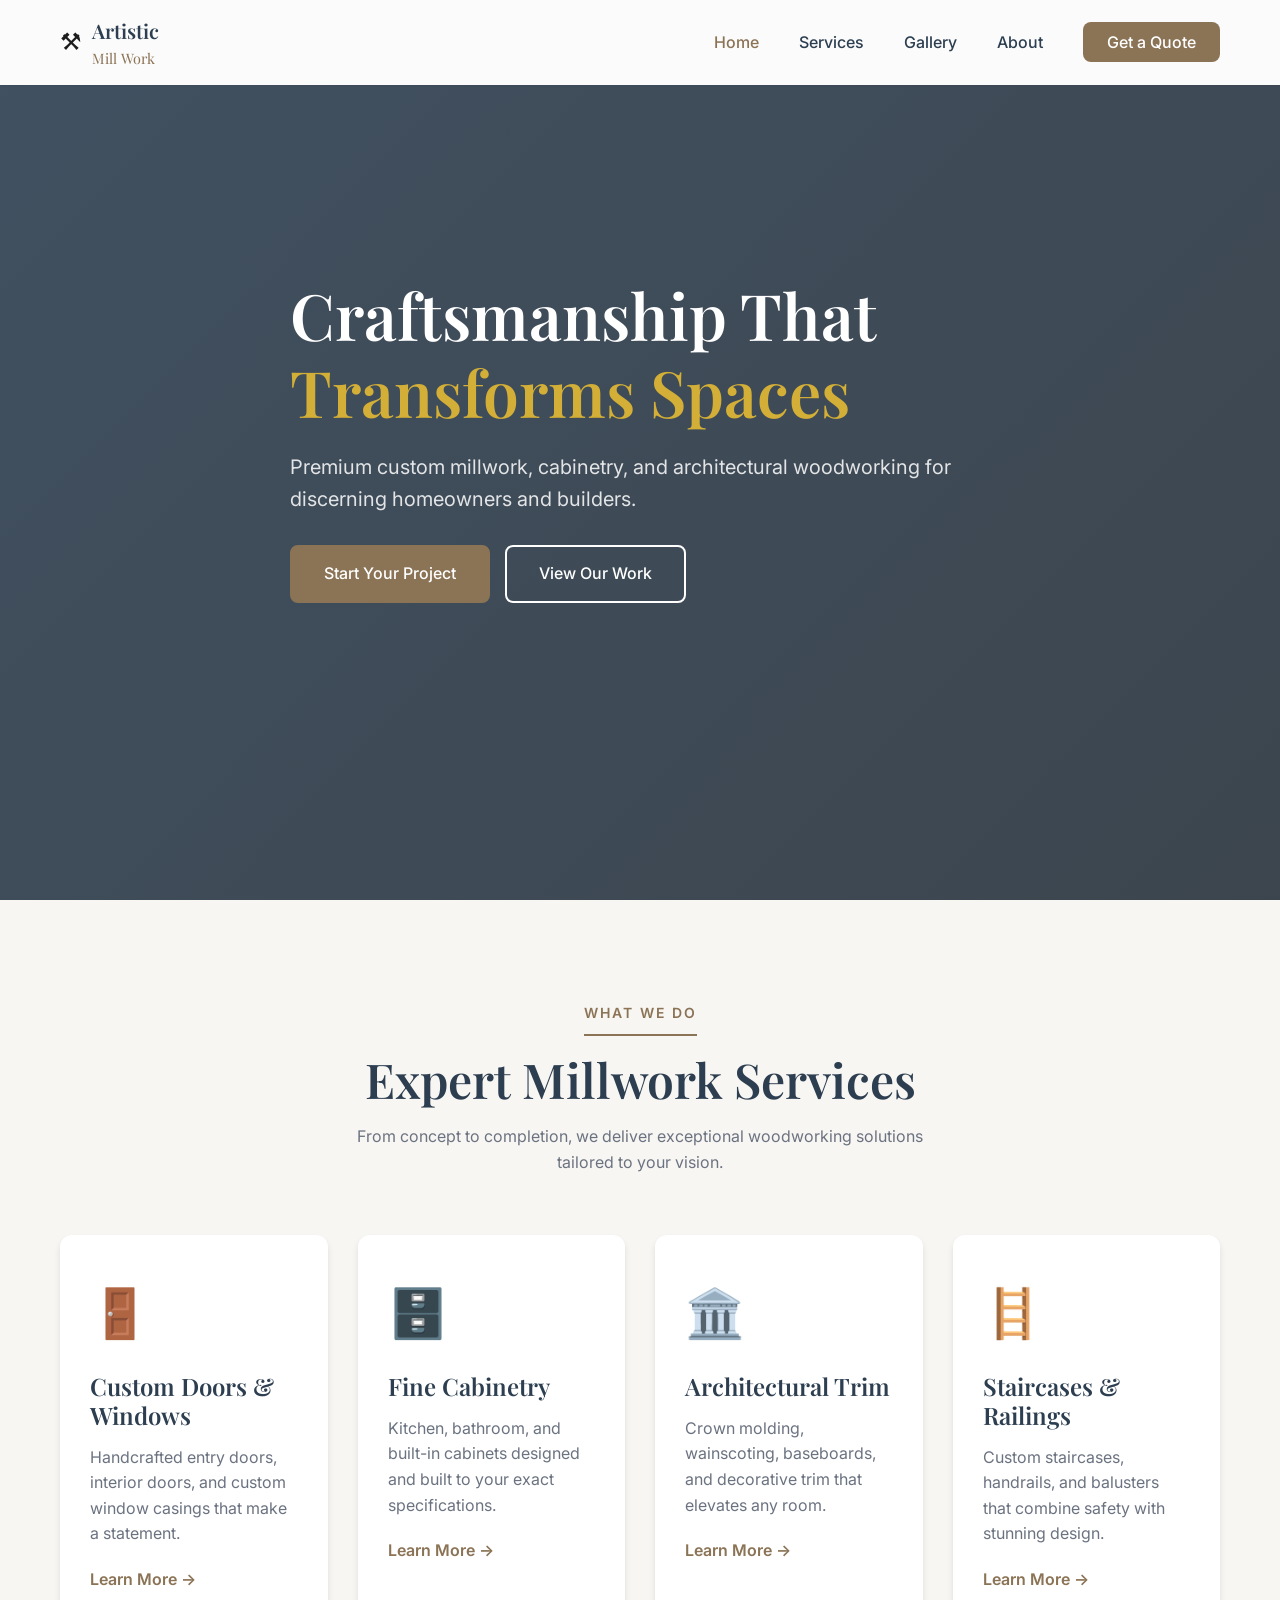
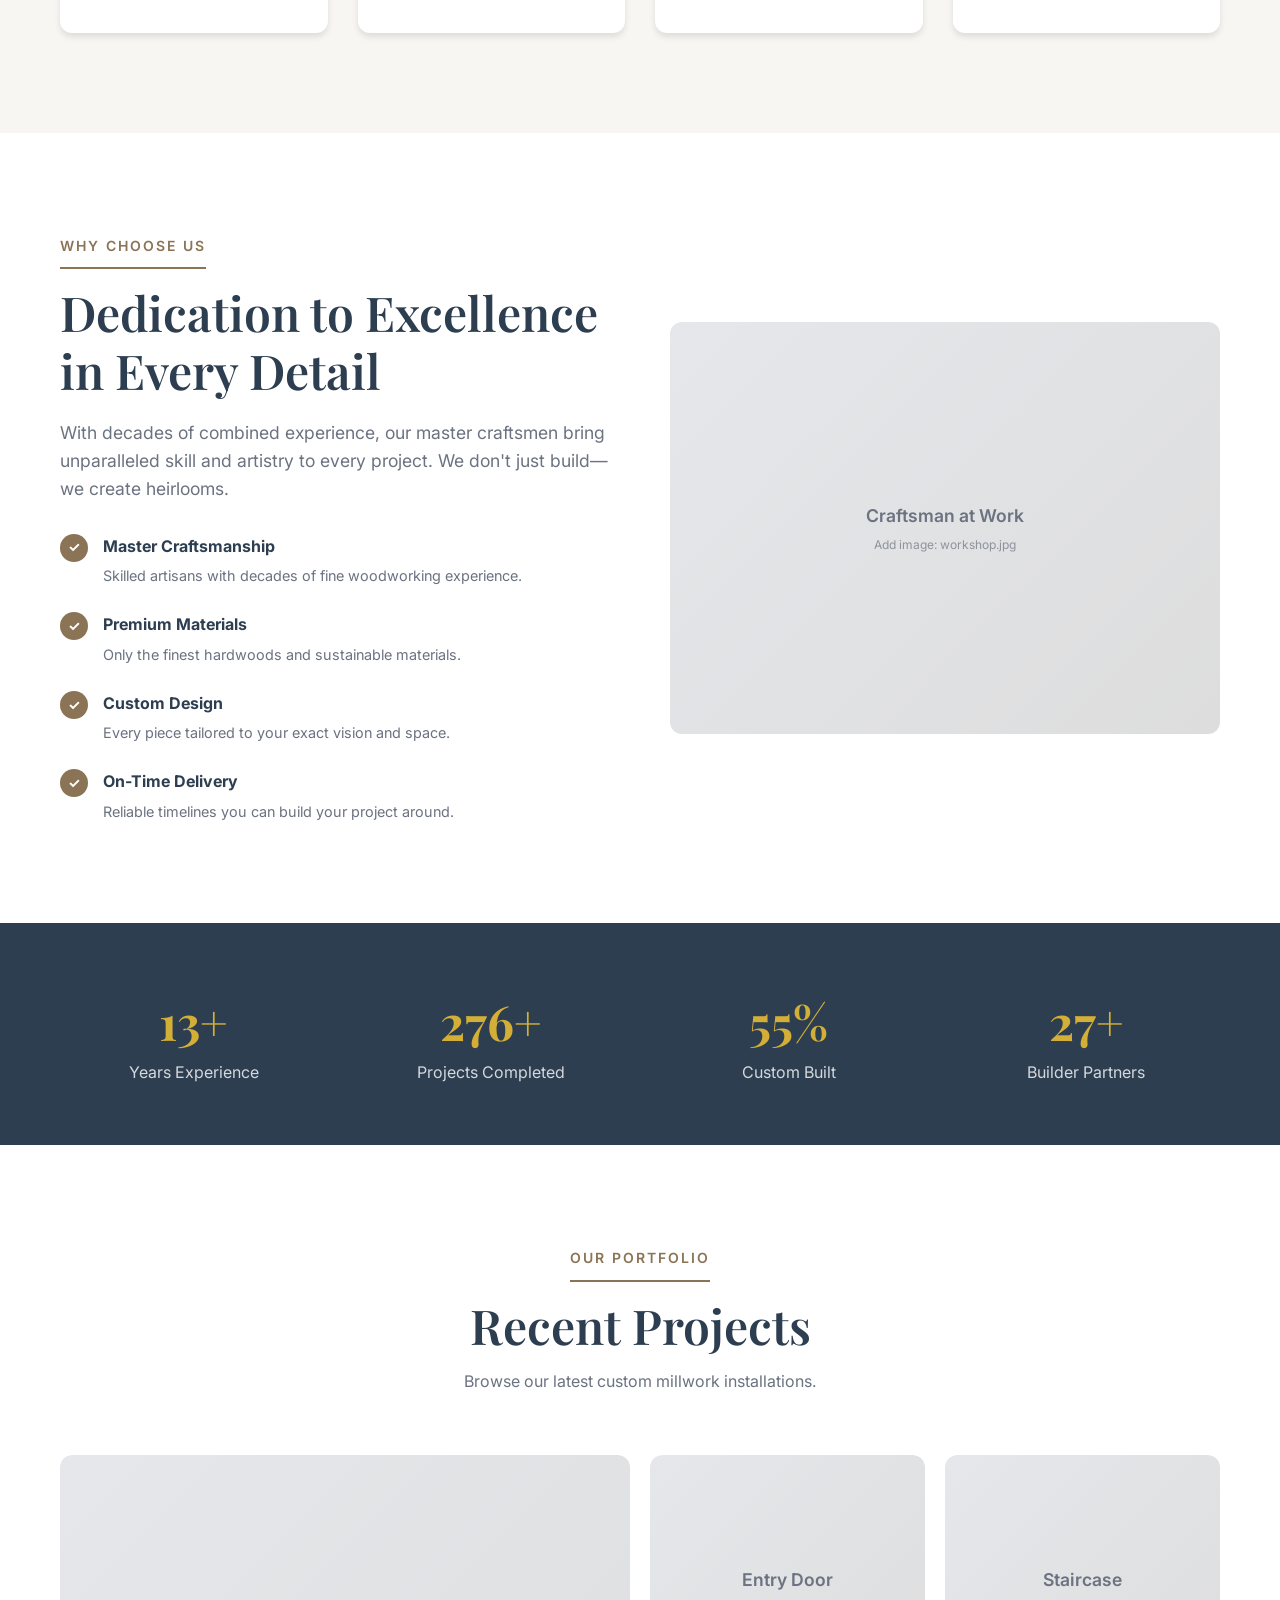
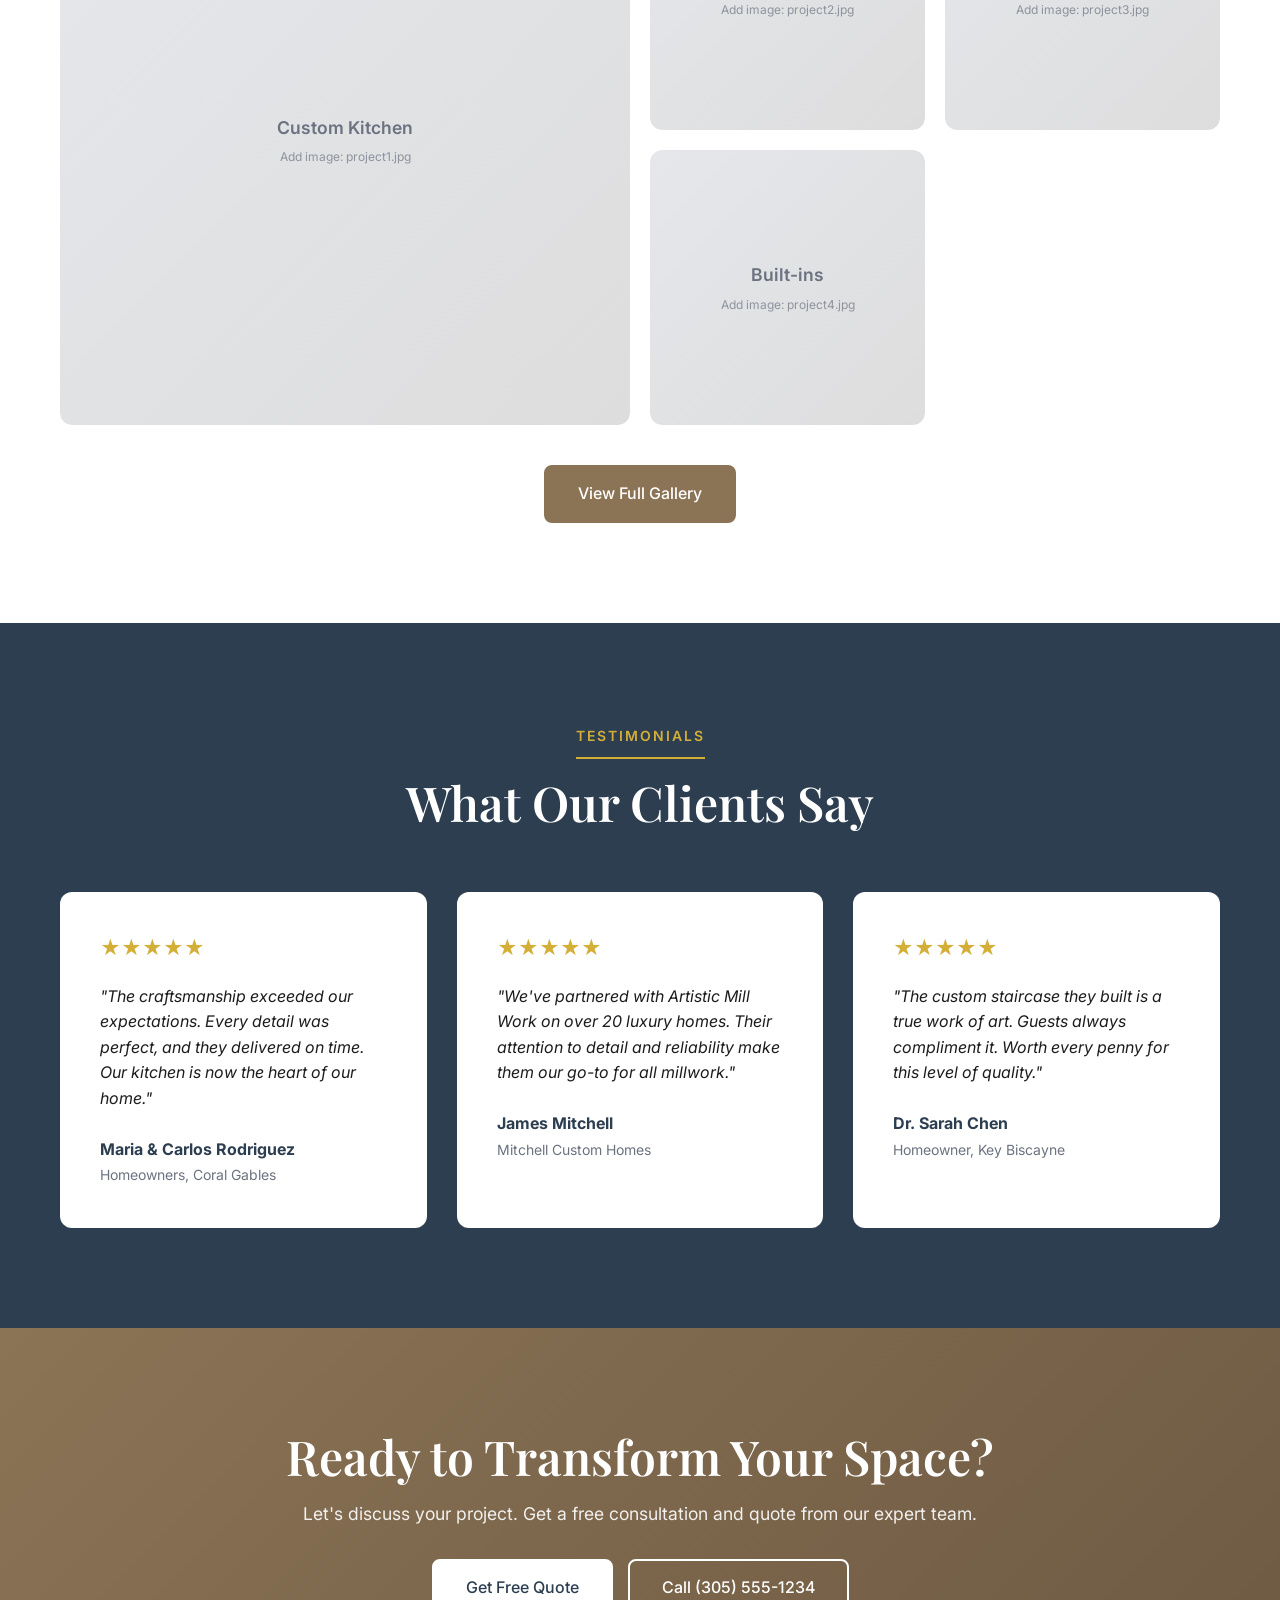
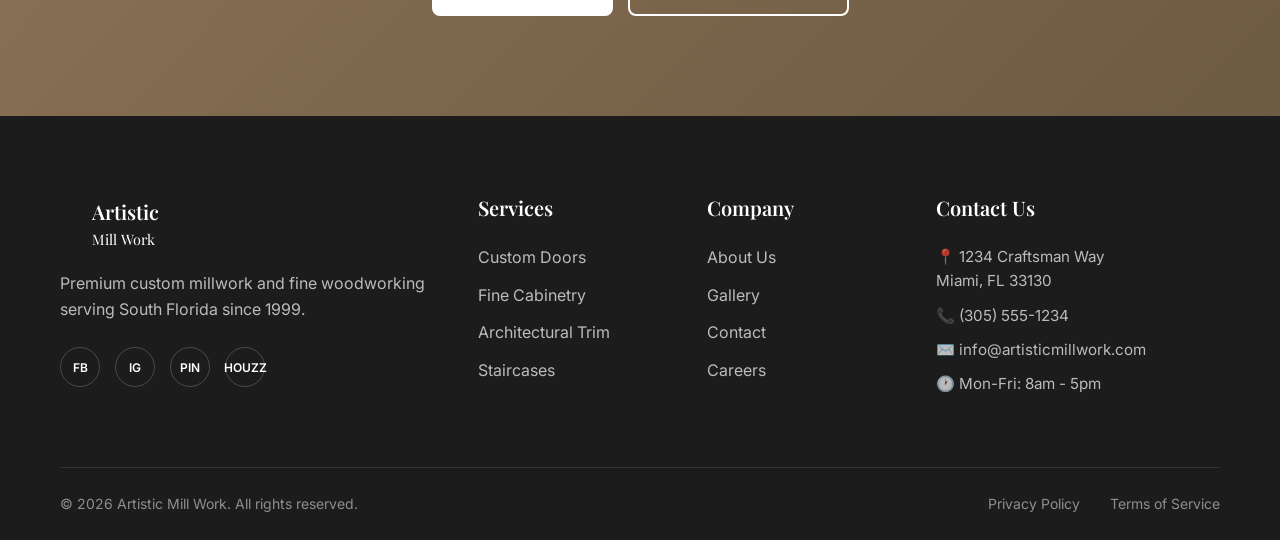
==== index.html @ 87c5efb6 "Initial commit - Artistic Millwork website" ====
<!DOCTYPE html>
<html lang="en">
<head>
    <meta charset="UTF-8">
    <meta name="viewport" content="width=device-width, initial-scale=1.0">
    <title>Artistic Mill Work | Custom Millwork & Fine Woodworking</title>
    <meta name="description" content="Premium custom millwork, cabinetry, and architectural woodworking. Craftsmanship that transforms spaces.">
    <link rel="preconnect" href="https://fonts.googleapis.com">
    <link rel="preconnect" href="https://fonts.gstatic.com" crossorigin>
    <link href="https://fonts.googleapis.com/css2?family=Playfair+Display:wght@400;500;600;700&family=Inter:wght@300;400;500;600&display=swap" rel="stylesheet">
    <link rel="stylesheet" href="styles.css">
</head>
<body>
    <!-- Navigation -->
    <nav class="navbar">
        <div class="container">
            <a href="index.html" class="logo">
                <span class="logo-icon">⚒</span>
                <span class="logo-text">Artistic<span>Mill Work</span></span>
            </a>
            <button class="nav-toggle" aria-label="Toggle navigation">
                <span></span>
                <span></span>
                <span></span>
            </button>
            <ul class="nav-menu">
                <li><a href="index.html" class="active">Home</a></li>
                <li><a href="services.html">Services</a></li>
                <li><a href="gallery.html">Gallery</a></li>
                <li><a href="about.html">About</a></li>
                <li><a href="contact.html" class="btn-nav">Get a Quote</a></li>
            </ul>
        </div>
    </nav>

    <!-- Hero Section -->
    <section class="hero">
        <div class="hero-overlay"></div>
        <div class="container">
            <div class="hero-content">
                <h1>Craftsmanship That<br><span>Transforms Spaces</span></h1>
                <p>Premium custom millwork, cabinetry, and architectural woodworking for discerning homeowners and builders.</p>
                <div class="hero-buttons">
                    <a href="contact.html" class="btn btn-primary">Start Your Project</a>
                    <a href="gallery.html" class="btn btn-secondary">View Our Work</a>
                </div>
            </div>
        </div>
    </section>

    <!-- Services Preview -->
    <section class="services-preview">
        <div class="container">
            <div class="section-header">
                <span class="section-tag">What We Do</span>
                <h2>Expert Millwork Services</h2>
                <p>From concept to completion, we deliver exceptional woodworking solutions tailored to your vision.</p>
            </div>
            <div class="services-grid">
                <div class="service-card">
                    <div class="service-icon">🚪</div>
                    <h3>Custom Doors & Windows</h3>
                    <p>Handcrafted entry doors, interior doors, and custom window casings that make a statement.</p>
                    <a href="services.html#doors" class="service-link">Learn More →</a>
                </div>
                <div class="service-card">
                    <div class="service-icon">🗄️</div>
                    <h3>Fine Cabinetry</h3>
                    <p>Kitchen, bathroom, and built-in cabinets designed and built to your exact specifications.</p>
                    <a href="services.html#cabinetry" class="service-link">Learn More →</a>
                </div>
                <div class="service-card">
                    <div class="service-icon">🏛️</div>
                    <h3>Architectural Trim</h3>
                    <p>Crown molding, wainscoting, baseboards, and decorative trim that elevates any room.</p>
                    <a href="services.html#trim" class="service-link">Learn More →</a>
                </div>
                <div class="service-card">
                    <div class="service-icon">🪜</div>
                    <h3>Staircases & Railings</h3>
                    <p>Custom staircases, handrails, and balusters that combine safety with stunning design.</p>
                    <a href="services.html#stairs" class="service-link">Learn More →</a>
                </div>
            </div>
        </div>
    </section>

    <!-- Why Choose Us -->
    <section class="why-us">
        <div class="container">
            <div class="why-us-grid">
                <div class="why-us-content">
                    <span class="section-tag">Why Choose Us</span>
                    <h2>Dedication to Excellence in Every Detail</h2>
                    <p>With decades of combined experience, our master craftsmen bring unparalleled skill and artistry to every project. We don't just build—we create heirlooms.</p>
                    <ul class="features-list">
                        <li>
                            <span class="feature-icon">✓</span>
                            <div>
                                <strong>Master Craftsmanship</strong>
                                <p>Skilled artisans with decades of fine woodworking experience.</p>
                            </div>
                        </li>
                        <li>
                            <span class="feature-icon">✓</span>
                            <div>
                                <strong>Premium Materials</strong>
                                <p>Only the finest hardwoods and sustainable materials.</p>
                            </div>
                        </li>
                        <li>
                            <span class="feature-icon">✓</span>
                            <div>
                                <strong>Custom Design</strong>
                                <p>Every piece tailored to your exact vision and space.</p>
                            </div>
                        </li>
                        <li>
                            <span class="feature-icon">✓</span>
                            <div>
                                <strong>On-Time Delivery</strong>
                                <p>Reliable timelines you can build your project around.</p>
                            </div>
                        </li>
                    </ul>
                </div>
                <div class="why-us-image">
                    <div class="image-placeholder">
                        <span>Craftsman at Work</span>
                        <small>Add image: workshop.jpg</small>
                    </div>
                </div>
            </div>
        </div>
    </section>

    <!-- Stats -->
    <section class="stats">
        <div class="container">
            <div class="stats-grid">
                <div class="stat-item">
                    <span class="stat-number">25+</span>
                    <span class="stat-label">Years Experience</span>
                </div>
                <div class="stat-item">
                    <span class="stat-number">500+</span>
                    <span class="stat-label">Projects Completed</span>
                </div>
                <div class="stat-item">
                    <span class="stat-number">100%</span>
                    <span class="stat-label">Custom Built</span>
                </div>
                <div class="stat-item">
                    <span class="stat-number">50+</span>
                    <span class="stat-label">Builder Partners</span>
                </div>
            </div>
        </div>
    </section>

    <!-- Gallery Preview -->
    <section class="gallery-preview">
        <div class="container">
            <div class="section-header">
                <span class="section-tag">Our Portfolio</span>
                <h2>Recent Projects</h2>
                <p>Browse our latest custom millwork installations.</p>
            </div>
            <div class="gallery-grid">
                <div class="gallery-item large">
                    <div class="image-placeholder">
                        <span>Custom Kitchen</span>
                        <small>Add image: project1.jpg</small>
                    </div>
                    <div class="gallery-overlay">
                        <h4>Luxury Kitchen Cabinetry</h4>
                        <p>Miami Beach Residence</p>
                    </div>
                </div>
                <div class="gallery-item">
                    <div class="image-placeholder">
                        <span>Entry Door</span>
                        <small>Add image: project2.jpg</small>
                    </div>
                    <div class="gallery-overlay">
                        <h4>Custom Entry Door</h4>
                        <p>Coral Gables Estate</p>
                    </div>
                </div>
                <div class="gallery-item">
                    <div class="image-placeholder">
                        <span>Staircase</span>
                        <small>Add image: project3.jpg</small>
                    </div>
                    <div class="gallery-overlay">
                        <h4>Grand Staircase</h4>
                        <p>Brickell Penthouse</p>
                    </div>
                </div>
                <div class="gallery-item">
                    <div class="image-placeholder">
                        <span>Built-ins</span>
                        <small>Add image: project4.jpg</small>
                    </div>
                    <div class="gallery-overlay">
                        <h4>Library Built-Ins</h4>
                        <p>Coconut Grove Home</p>
                    </div>
                </div>
            </div>
            <div class="gallery-cta">
                <a href="gallery.html" class="btn btn-primary">View Full Gallery</a>
            </div>
        </div>
    </section>

    <!-- Testimonials -->
    <section class="testimonials">
        <div class="container">
            <div class="section-header light">
                <span class="section-tag">Testimonials</span>
                <h2>What Our Clients Say</h2>
            </div>
            <div class="testimonials-grid">
                <div class="testimonial-card">
                    <div class="stars">★★★★★</div>
                    <p>"The craftsmanship exceeded our expectations. Every detail was perfect, and they delivered on time. Our kitchen is now the heart of our home."</p>
                    <div class="testimonial-author">
                        <strong>Maria & Carlos Rodriguez</strong>
                        <span>Homeowners, Coral Gables</span>
                    </div>
                </div>
                <div class="testimonial-card">
                    <div class="stars">★★★★★</div>
                    <p>"We've partnered with Artistic Mill Work on over 20 luxury homes. Their attention to detail and reliability make them our go-to for all millwork."</p>
                    <div class="testimonial-author">
                        <strong>James Mitchell</strong>
                        <span>Mitchell Custom Homes</span>
                    </div>
                </div>
                <div class="testimonial-card">
                    <div class="stars">★★★★★</div>
                    <p>"The custom staircase they built is a true work of art. Guests always compliment it. Worth every penny for this level of quality."</p>
                    <div class="testimonial-author">
                        <strong>Dr. Sarah Chen</strong>
                        <span>Homeowner, Key Biscayne</span>
                    </div>
                </div>
            </div>
        </div>
    </section>

    <!-- CTA Section -->
    <section class="cta">
        <div class="container">
            <div class="cta-content">
                <h2>Ready to Transform Your Space?</h2>
                <p>Let's discuss your project. Get a free consultation and quote from our expert team.</p>
                <div class="cta-buttons">
                    <a href="contact.html" class="btn btn-white">Get Free Quote</a>
                    <a href="tel:+13055551234" class="btn btn-outline-white">Call (305) 555-1234</a>
                </div>
            </div>
        </div>
    </section>

    <!-- Footer -->
    <footer class="footer">
        <div class="container">
            <div class="footer-grid">
                <div class="footer-brand">
                    <a href="index.html" class="logo">
                        <span class="logo-icon">⚒</span>
                        <span class="logo-text">Artistic<span>Mill Work</span></span>
                    </a>
                    <p>Premium custom millwork and fine woodworking serving South Florida since 1999.</p>
                    <div class="social-links">
                        <a href="#" aria-label="Facebook">FB</a>
                        <a href="#" aria-label="Instagram">IG</a>
                        <a href="#" aria-label="Pinterest">PIN</a>
                        <a href="#" aria-label="Houzz">HOUZZ</a>
                    </div>
                </div>
                <div class="footer-links">
                    <h4>Services</h4>
                    <ul>
                        <li><a href="services.html#doors">Custom Doors</a></li>
                        <li><a href="services.html#cabinetry">Fine Cabinetry</a></li>
                        <li><a href="services.html#trim">Architectural Trim</a></li>
                        <li><a href="services.html#stairs">Staircases</a></li>
                    </ul>
                </div>
                <div class="footer-links">
                    <h4>Company</h4>
                    <ul>
                        <li><a href="about.html">About Us</a></li>
                        <li><a href="gallery.html">Gallery</a></li>
                        <li><a href="contact.html">Contact</a></li>
                        <li><a href="#">Careers</a></li>
                    </ul>
                </div>
                <div class="footer-contact">
                    <h4>Contact Us</h4>
                    <p>📍 1234 Craftsman Way<br>Miami, FL 33130</p>
                    <p>📞 (305) 555-1234</p>
                    <p>✉️ info@artisticmillwork.com</p>
                    <p>🕐 Mon-Fri: 8am - 5pm</p>
                </div>
            </div>
            <div class="footer-bottom">
                <p>&copy; 2026 Artistic Mill Work. All rights reserved.</p>
                <div class="footer-bottom-links">
                    <a href="#">Privacy Policy</a>
                    <a href="#">Terms of Service</a>
                </div>
            </div>
        </div>
    </footer>

    <script src="script.js"></script>
</body>
</html>
---- styles.css ----
/* ========================================
   Artistic Mill Work - Custom Website Styles
   ======================================== */

/* CSS Variables */
:root {
    --color-primary: #2C3E50;
    --color-primary-dark: #1a252f;
    --color-secondary: #8B7355;
    --color-accent: #D4AF37;
    --color-light: #F8F6F3;
    --color-white: #FFFFFF;
    --color-dark: #1C1C1C;
    --color-gray: #6B7280;
    --color-gray-light: #E5E7EB;
    
    --font-heading: 'Playfair Display', Georgia, serif;
    --font-body: 'Inter', -apple-system, BlinkMacSystemFont, sans-serif;
    
    --shadow-sm: 0 1px 2px rgba(0,0,0,0.05);
    --shadow-md: 0 4px 6px rgba(0,0,0,0.1);
    --shadow-lg: 0 10px 15px rgba(0,0,0,0.1);
    --shadow-xl: 0 20px 25px rgba(0,0,0,0.15);
    
    --radius-sm: 4px;
    --radius-md: 8px;
    --radius-lg: 12px;
    
    --transition: all 0.3s ease;
}

/* Reset & Base */
*, *::before, *::after {
    box-sizing: border-box;
    margin: 0;
    padding: 0;
}

html {
    scroll-behavior: smooth;
}

body {
    font-family: var(--font-body);
    font-size: 16px;
    line-height: 1.6;
    color: var(--color-dark);
    background: var(--color-white);
}

.container {
    max-width: 1200px;
    margin: 0 auto;
    padding: 0 20px;
}

img {
    max-width: 100%;
    height: auto;
}

a {
    text-decoration: none;
    color: inherit;
    transition: var(--transition);
}

ul {
    list-style: none;
}

/* Typography */
h1, h2, h3, h4, h5, h6 {
    font-family: var(--font-heading);
    font-weight: 600;
    line-height: 1.2;
    color: var(--color-primary);
}

h1 { font-size: clamp(2.5rem, 5vw, 4rem); }
h2 { font-size: clamp(2rem, 4vw, 3rem); }
h3 { font-size: clamp(1.25rem, 2vw, 1.5rem); }
h4 { font-size: 1.25rem; }

p {
    color: var(--color-gray);
}

/* Buttons */
.btn {
    display: inline-flex;
    align-items: center;
    justify-content: center;
    padding: 14px 32px;
    font-family: var(--font-body);
    font-size: 1rem;
    font-weight: 500;
    border-radius: var(--radius-md);
    border: 2px solid transparent;
    cursor: pointer;
    transition: var(--transition);
}

.btn-primary {
    background: var(--color-secondary);
    color: var(--color-white);
    border-color: var(--color-secondary);
}

.btn-primary:hover {
    background: var(--color-primary);
    border-color: var(--color-primary);
}

.btn-secondary {
    background: transparent;
    color: var(--color-white);
    border-color: var(--color-white);
}

.btn-secondary:hover {
    background: var(--color-white);
    color: var(--color-primary);
}

.btn-white {
    background: var(--color-white);
    color: var(--color-primary);
    border-color: var(--color-white);
}

.btn-white:hover {
    background: var(--color-light);
}

.btn-outline-white {
    background: transparent;
    color: var(--color-white);
    border-color: var(--color-white);
}

.btn-outline-white:hover {
    background: var(--color-white);
    color: var(--color-primary);
}

/* Navigation */
.navbar {
    position: fixed;
    top: 0;
    left: 0;
    right: 0;
    z-index: 1000;
    background: rgba(255,255,255,0.98);
    box-shadow: var(--shadow-sm);
    padding: 15px 0;
    transition: var(--transition);
}

.navbar .container {
    display: flex;
    align-items: center;
    justify-content: space-between;
}

.logo {
    display: flex;
    align-items: center;
    gap: 10px;
}

.logo-icon {
    font-size: 1.5rem;
}

.logo-text {
    font-family: var(--font-heading);
    font-size: 1.25rem;
    font-weight: 600;
    color: var(--color-primary);
}

.logo-text span {
    display: block;
    font-size: 0.9rem;
    font-weight: 400;
    color: var(--color-secondary);
}

.nav-menu {
    display: flex;
    align-items: center;
    gap: 40px;
}

.nav-menu a {
    font-weight: 500;
    color: var(--color-primary);
}

.nav-menu a:hover,
.nav-menu a.active {
    color: var(--color-secondary);
}

.btn-nav {
    padding: 10px 24px;
    background: var(--color-secondary);
    color: var(--color-white) !important;
    border-radius: var(--radius-md);
}

.btn-nav:hover {
    background: var(--color-primary);
}

.nav-toggle {
    display: none;
    flex-direction: column;
    gap: 5px;
    background: none;
    border: none;
    cursor: pointer;
    padding: 5px;
}

.nav-toggle span {
    width: 25px;
    height: 2px;
    background: var(--color-primary);
    transition: var(--transition);
}

/* Hero Section */
.hero {
    position: relative;
    min-height: 100vh;
    display: flex;
    align-items: center;
    background: linear-gradient(135deg, var(--color-primary) 0%, var(--color-primary-dark) 100%);
    background-image: url('hero-bg.jpg');
    background-size: cover;
    background-position: center;
    padding-top: 80px;
}

.hero-overlay {
    position: absolute;
    inset: 0;
    background: linear-gradient(135deg, rgba(44,62,80,0.9) 0%, rgba(26,37,47,0.85) 100%);
}

.hero .container {
    position: relative;
    z-index: 1;
}

.hero-content {
    max-width: 700px;
}

.hero-content h1 {
    color: var(--color-white);
    margin-bottom: 20px;
}

.hero-content h1 span {
    color: var(--color-accent);
}

.hero-content p {
    font-size: 1.25rem;
    color: rgba(255,255,255,0.85);
    margin-bottom: 30px;
}

.hero-buttons {
    display: flex;
    gap: 15px;
    flex-wrap: wrap;
}

/* Section Styles */
section {
    padding: 100px 0;
}

.section-header {
    text-align: center;
    max-width: 600px;
    margin: 0 auto 60px;
}

.section-header.light h2,
.section-header.light p {
    color: var(--color-white);
}

.section-header.light .section-tag {
    color: var(--color-accent);
    border-color: var(--color-accent);
}

.section-tag {
    display: inline-block;
    font-size: 0.875rem;
    font-weight: 600;
    text-transform: uppercase;
    letter-spacing: 2px;
    color: var(--color-secondary);
    margin-bottom: 15px;
    padding-bottom: 10px;
    border-bottom: 2px solid var(--color-secondary);
}

.section-header h2 {
    margin-bottom: 15px;
}

/* Services Preview */
.services-preview {
    background: var(--color-light);
}

.services-grid {
    display: grid;
    grid-template-columns: repeat(auto-fit, minmax(260px, 1fr));
    gap: 30px;
}

.service-card {
    background: var(--color-white);
    padding: 40px 30px;
    border-radius: var(--radius-lg);
    box-shadow: var(--shadow-md);
    transition: var(--transition);
}

.service-card:hover {
    transform: translateY(-5px);
    box-shadow: var(--shadow-xl);
}

.service-icon {
    font-size: 3rem;
    margin-bottom: 20px;
}

.service-card h3 {
    margin-bottom: 15px;
}

.service-card p {
    margin-bottom: 20px;
}

.service-link {
    font-weight: 600;
    color: var(--color-secondary);
}

.service-link:hover {
    color: var(--color-primary);
}

/* Why Us Section */
.why-us-grid {
    display: grid;
    grid-template-columns: 1fr 1fr;
    gap: 60px;
    align-items: center;
}

.why-us-content .section-tag {
    text-align: left;
}

.why-us-content h2 {
    margin-bottom: 20px;
}

.why-us-content > p {
    margin-bottom: 30px;
    font-size: 1.1rem;
}

.features-list {
    display: flex;
    flex-direction: column;
    gap: 25px;
}

.features-list li {
    display: flex;
    gap: 15px;
}

.feature-icon {
    flex-shrink: 0;
    width: 28px;
    height: 28px;
    background: var(--color-secondary);
    color: var(--color-white);
    border-radius: 50%;
    display: flex;
    align-items: center;
    justify-content: center;
    font-size: 0.875rem;
    font-weight: bold;
}

.features-list strong {
    display: block;
    color: var(--color-primary);
    margin-bottom: 5px;
}

.features-list p {
    font-size: 0.9rem;
}

.why-us-image {
    position: relative;
}

.image-placeholder {
    aspect-ratio: 4/3;
    background: linear-gradient(135deg, var(--color-gray-light) 0%, #ddd 100%);
    border-radius: var(--radius-lg);
    display: flex;
    flex-direction: column;
    align-items: center;
    justify-content: center;
    color: var(--color-gray);
}

.image-placeholder span {
    font-weight: 600;
    font-size: 1.1rem;
}

.image-placeholder small {
    font-size: 0.75rem;
    opacity: 0.7;
    margin-top: 5px;
}

/* Stats Section */
.stats {
    background: var(--color-primary);
    padding: 60px 0;
}

.stats-grid {
    display: grid;
    grid-template-columns: repeat(4, 1fr);
    gap: 30px;
    text-align: center;
}

.stat-number {
    display: block;
    font-family: var(--font-heading);
    font-size: 3rem;
    font-weight: 700;
    color: var(--color-accent);
}

.stat-label {
    font-size: 1rem;
    color: rgba(255,255,255,0.8);
}

/* Gallery Preview */
.gallery-grid {
    display: grid;
    grid-template-columns: repeat(4, 1fr);
    gap: 20px;
}

.gallery-item {
    position: relative;
    border-radius: var(--radius-lg);
    overflow: hidden;
    cursor: pointer;
}

.gallery-item.large {
    grid-column: span 2;
    grid-row: span 2;
}

.gallery-item .image-placeholder {
    aspect-ratio: 1;
    height: 100%;
}

.gallery-item.large .image-placeholder {
    aspect-ratio: auto;
}

.gallery-overlay {
    position: absolute;
    inset: 0;
    background: linear-gradient(to top, rgba(0,0,0,0.8) 0%, transparent 60%);
    display: flex;
    flex-direction: column;
    justify-content: flex-end;
    padding: 20px;
    opacity: 0;
    transition: var(--transition);
}

.gallery-item:hover .gallery-overlay {
    opacity: 1;
}

.gallery-overlay h4 {
    color: var(--color-white);
    margin-bottom: 5px;
}

.gallery-overlay p {
    color: rgba(255,255,255,0.8);
    font-size: 0.9rem;
}

.gallery-cta {
    text-align: center;
    margin-top: 40px;
}

/* Testimonials */
.testimonials {
    background: var(--color-primary);
}

.testimonials-grid {
    display: grid;
    grid-template-columns: repeat(3, 1fr);
    gap: 30px;
}

.testimonial-card {
    background: var(--color-white);
    padding: 40px;
    border-radius: var(--radius-lg);
}

.stars {
    color: var(--color-accent);
    font-size: 1.25rem;
    margin-bottom: 20px;
}

.testimonial-card > p {
    font-style: italic;
    margin-bottom: 25px;
    color: var(--color-dark);
}

.testimonial-author strong {
    display: block;
    color: var(--color-primary);
}

.testimonial-author span {
    font-size: 0.875rem;
    color: var(--color-gray);
}

/* CTA Section */
.cta {
    background: linear-gradient(135deg, var(--color-secondary) 0%, #6d5a43 100%);
    text-align: center;
}

.cta-content h2 {
    color: var(--color-white);
    margin-bottom: 15px;
}

.cta-content p {
    color: rgba(255,255,255,0.9);
    font-size: 1.1rem;
    margin-bottom: 30px;
}

.cta-buttons {
    display: flex;
    gap: 15px;
    justify-content: center;
    flex-wrap: wrap;
}

/* Footer */
.footer {
    background: var(--color-dark);
    padding: 80px 0 0;
}

.footer-grid {
    display: grid;
    grid-template-columns: 2fr 1fr 1fr 1.5fr;
    gap: 40px;
    padding-bottom: 60px;
    border-bottom: 1px solid rgba(255,255,255,0.1);
}

.footer-brand .logo {
    margin-bottom: 20px;
}

.footer-brand .logo-text,
.footer-brand .logo-text span {
    color: var(--color-white);
}

.footer-brand > p {
    color: rgba(255,255,255,0.7);
    margin-bottom: 25px;
}

.social-links {
    display: flex;
    gap: 15px;
}

.social-links a {
    width: 40px;
    height: 40px;
    border: 1px solid rgba(255,255,255,0.2);
    border-radius: 50%;
    display: flex;
    align-items: center;
    justify-content: center;
    color: var(--color-white);
    font-size: 0.75rem;
    font-weight: 600;
}

.social-links a:hover {
    background: var(--color-secondary);
    border-color: var(--color-secondary);
}

.footer-links h4,
.footer-contact h4 {
    color: var(--color-white);
    margin-bottom: 25px;
}

.footer-links ul {
    display: flex;
    flex-direction: column;
    gap: 12px;
}

.footer-links a {
    color: rgba(255,255,255,0.7);
}

.footer-links a:hover {
    color: var(--color-accent);
}

.footer-contact p {
    color: rgba(255,255,255,0.7);
    margin-bottom: 10px;
    font-size: 0.95rem;
}

.footer-bottom {
    display: flex;
    justify-content: space-between;
    align-items: center;
    padding: 25px 0;
}

.footer-bottom p {
    font-size: 0.875rem;
    color: rgba(255,255,255,0.5);
}

.footer-bottom-links {
    display: flex;
    gap: 30px;
}

.footer-bottom-links a {
    font-size: 0.875rem;
    color: rgba(255,255,255,0.5);
}

.footer-bottom-links a:hover {
    color: var(--color-white);
}

/* ========================================
   Services Page
   ======================================== */
.page-hero {
    padding: 150px 0 80px;
    background: linear-gradient(135deg, var(--color-primary) 0%, var(--color-primary-dark) 100%);
    text-align: center;
}

.page-hero h1 {
    color: var(--color-white);
    margin-bottom: 15px;
}

.page-hero p {
    color: rgba(255,255,255,0.8);
    font-size: 1.2rem;
}

.service-detail {
    padding: 80px 0;
    border-bottom: 1px solid var(--color-gray-light);
}

.service-detail:last-child {
    border-bottom: none;
}

.service-detail-grid {
    display: grid;
    grid-template-columns: 1fr 1fr;
    gap: 60px;
    align-items: center;
}

.service-detail:nth-child(even) .service-detail-grid {
    direction: rtl;
}

.service-detail:nth-child(even) .service-detail-grid > * {
    direction: ltr;
}

.service-detail-content h2 {
    margin-bottom: 20px;
}

.service-detail-content > p {
    margin-bottom: 25px;
    font-size: 1.1rem;
}

.service-features {
    margin-bottom: 30px;
}

.service-features li {
    display: flex;
    align-items: center;
    gap: 10px;
    padding: 8px 0;
    color: var(--color-dark);
}

.service-features li::before {
    content: "✓";
    color: var(--color-secondary);
    font-weight: bold;
}

/* ========================================
   Gallery Page
   ======================================== */
.gallery-filters {
    display: flex;
    justify-content: center;
    gap: 15px;
    margin-bottom: 40px;
    flex-wrap: wrap;
}

.filter-btn {
    padding: 10px 24px;
    background: var(--color-light);
    border: none;
    border-radius: var(--radius-md);
    font-family: var(--font-body);
    font-size: 0.95rem;
    font-weight: 500;
    color: var(--color-gray);
    cursor: pointer;
    transition: var(--transition);
}

.filter-btn:hover,
.filter-btn.active {
    background: var(--color-secondary);
    color: var(--color-white);
}

.gallery-full-grid {
    display: grid;
    grid-template-columns: repeat(3, 1fr);
    gap: 25px;
}

.gallery-full-item {
    position: relative;
    border-radius: var(--radius-lg);
    overflow: hidden;
    cursor: pointer;
}

.gallery-full-item .image-placeholder {
    aspect-ratio: 4/3;
}

/* ========================================
   About Page
   ======================================== */
.about-intro {
    display: grid;
    grid-template-columns: 1fr 1fr;
    gap: 60px;
    align-items: center;
}

.about-content h2 {
    margin-bottom: 25px;
}

.about-content p {
    margin-bottom: 20px;
    font-size: 1.05rem;
}

.team-section {
    background: var(--color-light);
}

.team-grid {
    display: grid;
    grid-template-columns: repeat(3, 1fr);
    gap: 30px;
}

.team-card {
    background: var(--color-white);
    border-radius: var(--radius-lg);
    overflow: hidden;
    text-align: center;
}

.team-card .image-placeholder {
    aspect-ratio: 1;
    border-radius: 0;
}

.team-info {
    padding: 25px;
}

.team-info h3 {
    margin-bottom: 5px;
}

.team-info span {
    color: var(--color-secondary);
    font-size: 0.9rem;
}

.values-grid {
    display: grid;
    grid-template-columns: repeat(3, 1fr);
    gap: 30px;
}

.value-card {
    text-align: center;
    padding: 40px 30px;
}

.value-icon {
    font-size: 3rem;
    margin-bottom: 20px;
}

.value-card h3 {
    margin-bottom: 15px;
}

/* ========================================
   Contact Page
   ======================================== */
.contact-grid {
    display: grid;
    grid-template-columns: 1fr 1.5fr;
    gap: 60px;
}

.contact-info-card {
    background: var(--color-primary);
    padding: 50px;
    border-radius: var(--radius-lg);
    color: var(--color-white);
}

.contact-info-card h3 {
    color: var(--color-white);
    margin-bottom: 30px;
}

.contact-item {
    display: flex;
    gap: 15px;
    margin-bottom: 25px;
}

.contact-item-icon {
    font-size: 1.5rem;
}

.contact-item-text strong {
    display: block;
    margin-bottom: 5px;
}

.contact-item-text span,
.contact-item-text a {
    color: rgba(255,255,255,0.8);
}

.contact-form {
    background: var(--color-white);
    padding: 50px;
    border-radius: var(--radius-lg);
    box-shadow: var(--shadow-lg);
}

.contact-form h3 {
    margin-bottom: 30px;
}

.form-row {
    display: grid;
    grid-template-columns: 1fr 1fr;
    gap: 20px;
}

.form-group {
    margin-bottom: 20px;
}

.form-group label {
    display: block;
    font-weight: 500;
    margin-bottom: 8px;
    color: var(--color-primary);
}

.form-group input,
.form-group select,
.form-group textarea {
    width: 100%;
    padding: 14px 18px;
    border: 1px solid var(--color-gray-light);
    border-radius: var(--radius-md);
    font-family: var(--font-body);
    font-size: 1rem;
    transition: var(--transition);
}

.form-group input:focus,
.form-group select:focus,
.form-group textarea:focus {
    outline: none;
    border-color: var(--color-secondary);
}

.form-group textarea {
    min-height: 150px;
    resize: vertical;
}

.contact-form .btn {
    width: 100%;
}

.map-section {
    background: var(--color-gray-light);
    height: 400px;
    display: flex;
    align-items: center;
    justify-content: center;
}

/* ========================================
   Responsive Design
   ======================================== */
@media (max-width: 1024px) {
    .why-us-grid,
    .about-intro,
    .service-detail-grid {
        grid-template-columns: 1fr;
        gap: 40px;
    }
    
    .service-detail:nth-child(even) .service-detail-grid {
        direction: ltr;
    }
    
    .why-us-image {
        order: -1;
    }
    
    .stats-grid {
        grid-template-columns: repeat(2, 1fr);
    }
    
    .gallery-grid {
        grid-template-columns: repeat(2, 1fr);
    }
    
    .gallery-item.large {
        grid-column: span 2;
        grid-row: span 1;
    }
    
    .testimonials-grid,
    .team-grid,
    .values-grid {
        grid-template-columns: 1fr;
    }
    
    .footer-grid {
        grid-template-columns: 1fr 1fr;
    }
    
    .contact-grid {
        grid-template-columns: 1fr;
    }
}

@media (max-width: 768px) {
    .nav-menu {
        position: fixed;
        top: 70px;
        left: 0;
        right: 0;
        background: var(--color-white);
        flex-direction: column;
        padding: 30px;
        gap: 20px;
        box-shadow: var(--shadow-lg);
        transform: translateY(-150%);
        opacity: 0;
        transition: var(--transition);
    }
    
    .nav-menu.active {
        transform: translateY(0);
        opacity: 1;
    }
    
    .nav-toggle {
        display: flex;
    }
    
    .hero-content h1 {
        font-size: 2.5rem;
    }
    
    .hero-buttons {
        flex-direction: column;
    }
    
    .btn {
        width: 100%;
        text-align: center;
    }
    
    .stats-grid {
        grid-template-columns: 1fr 1fr;
        gap: 20px;
    }
    
    .stat-number {
        font-size: 2rem;
    }
    
    .gallery-grid,
    .gallery-full-grid {
        grid-template-columns: 1fr;
    }
    
    .gallery-item.large {
        grid-column: span 1;
    }
    
    .footer-grid {
        grid-template-columns: 1fr;
        text-align: center;
    }
    
    .social-links {
        justify-content: center;
    }
    
    .footer-bottom {
        flex-direction: column;
        gap: 15px;
    }
    
    .form-row {
        grid-template-columns: 1fr;
    }
    
    .contact-form,
    .contact-info-card {
        padding: 30px;
    }
    
    section {
        padding: 60px 0;
    }
}

@media (max-width: 480px) {
    .container {
        padding: 0 15px;
    }
    
    .service-card {
        padding: 30px 20px;
    }
    
    .testimonial-card {
        padding: 30px;
    }
    
    .cta-buttons {
        flex-direction: column;
    }
}
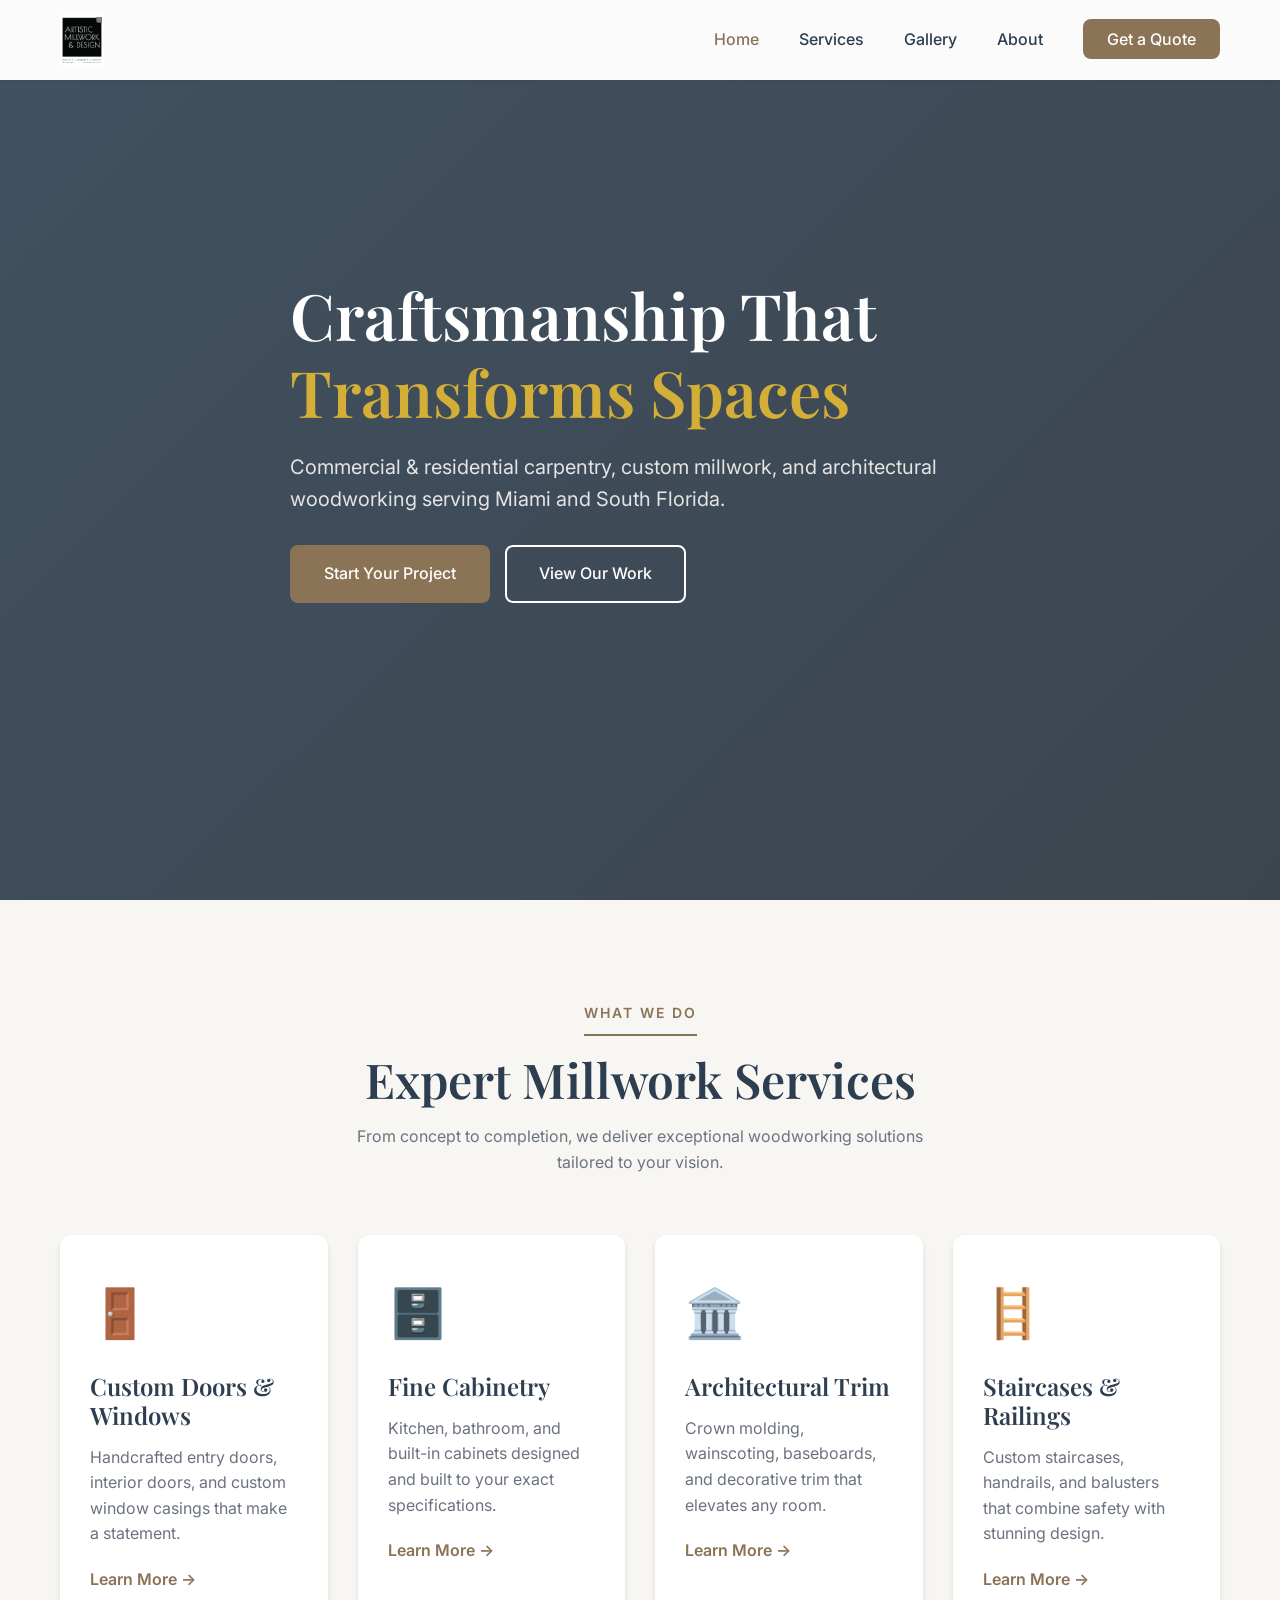
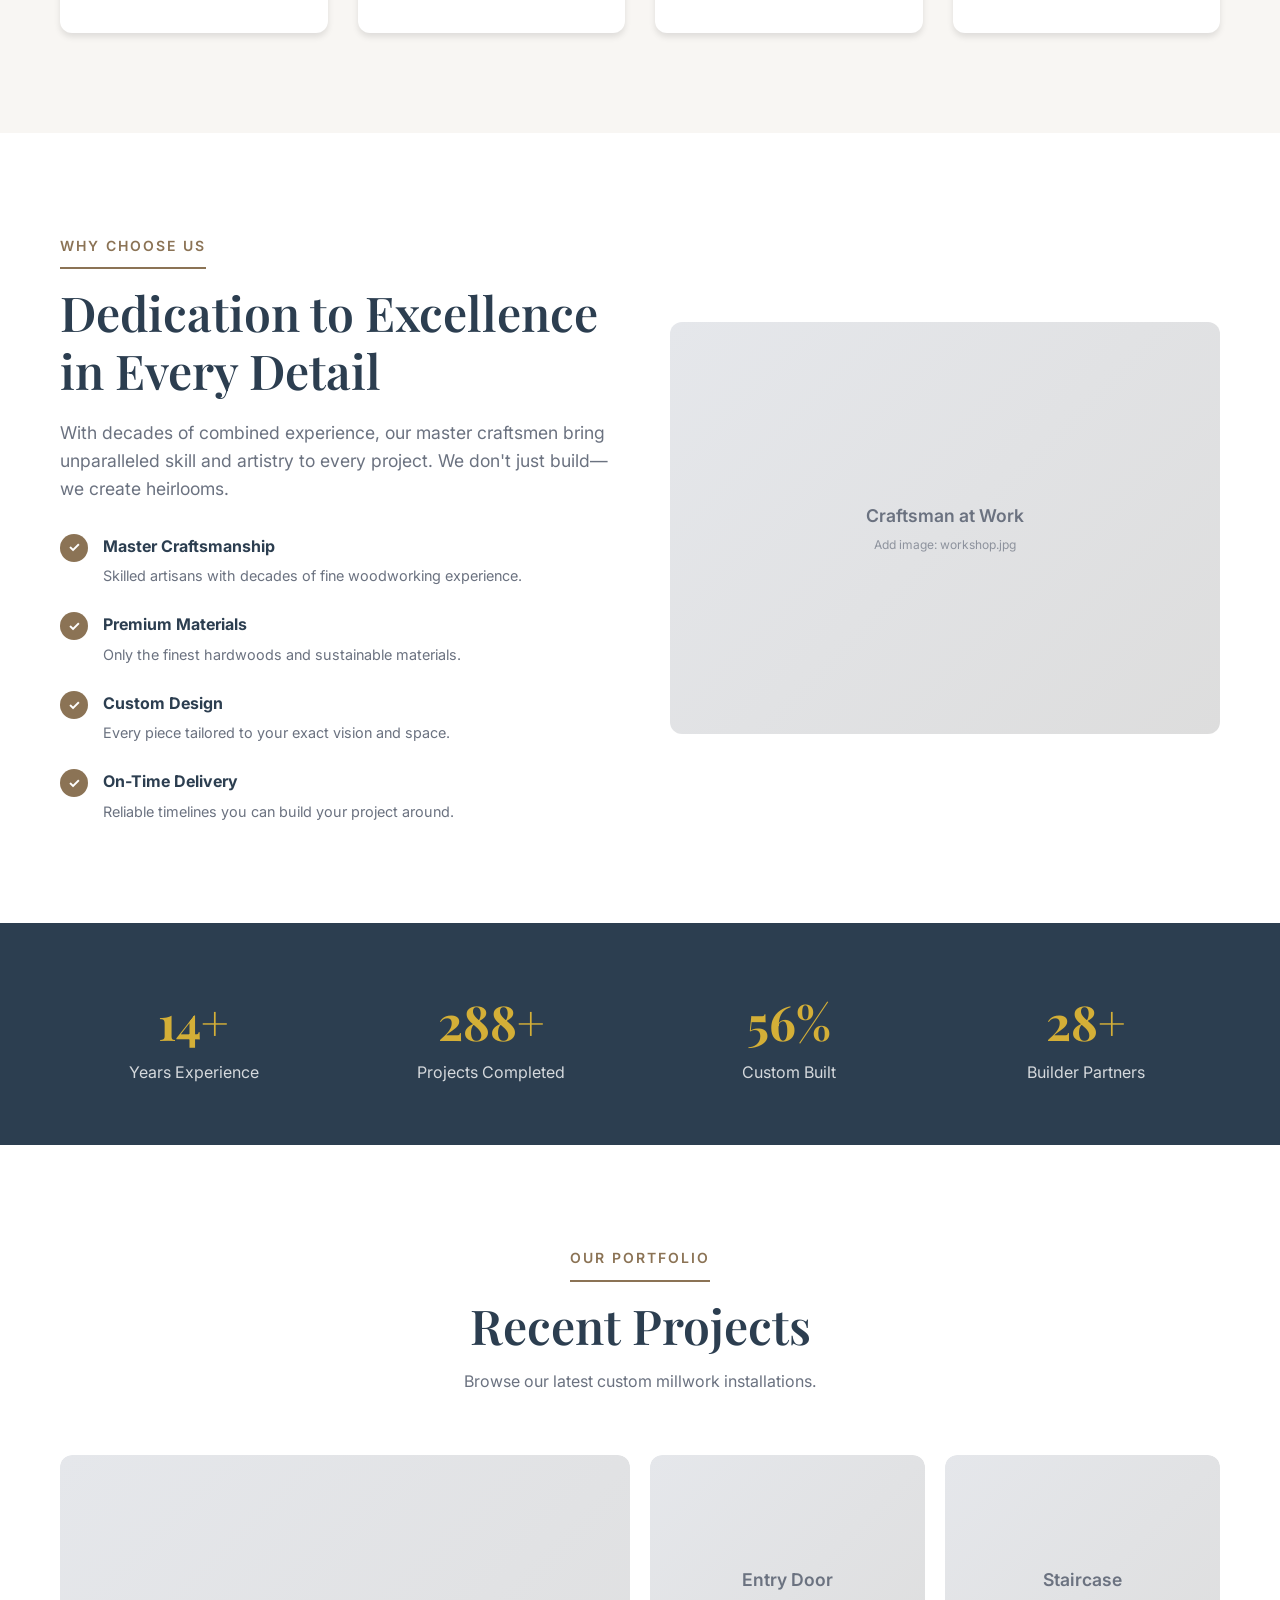
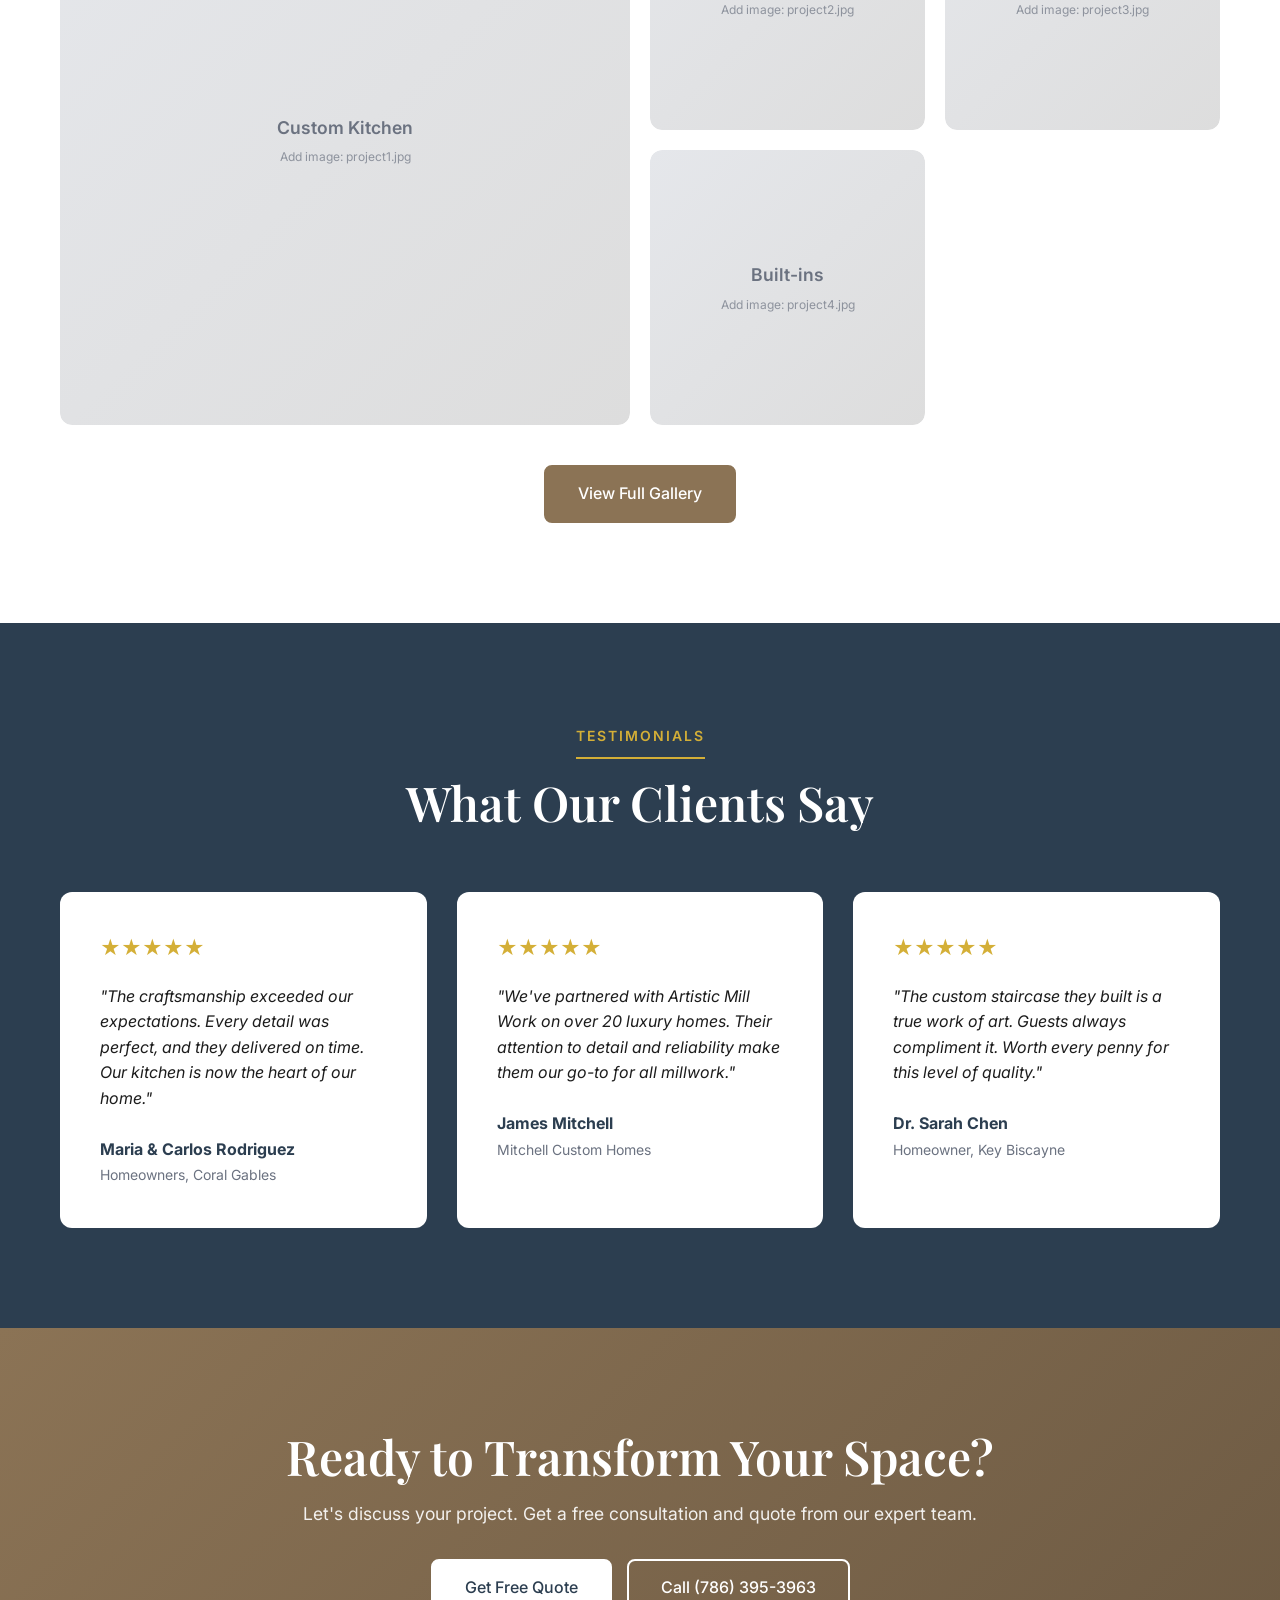
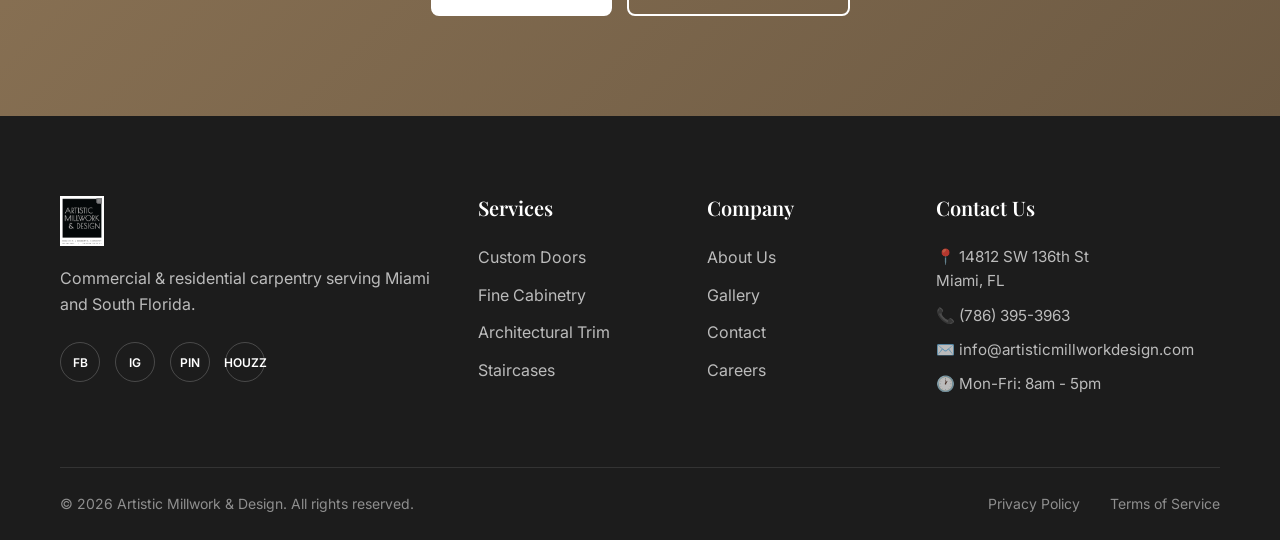
==== commit 90833472: "Update branding: Artistic Millwork & Design, correct phone/address, add logo" ====
--- a/index.html
+++ b/index.html
@@ -3,8 +3,8 @@
 <head>
     <meta charset="UTF-8">
     <meta name="viewport" content="width=device-width, initial-scale=1.0">
-    <title>Artistic Mill Work | Custom Millwork & Fine Woodworking</title>
-    <meta name="description" content="Premium custom millwork, cabinetry, and architectural woodworking. Craftsmanship that transforms spaces.">
+    <title>Artistic Millwork & Design | Commercial & Residential Carpentry</title>
+    <meta name="description" content="Commercial & residential carpentry, custom millwork, cabinetry, and architectural woodworking in Miami. Call 786-395-3963.">
     <link rel="preconnect" href="https://fonts.googleapis.com">
     <link rel="preconnect" href="https://fonts.gstatic.com" crossorigin>
     <link href="https://fonts.googleapis.com/css2?family=Playfair+Display:wght@400;500;600;700&family=Inter:wght@300;400;500;600&display=swap" rel="stylesheet">
@@ -15,8 +15,7 @@
     <nav class="navbar">
         <div class="container">
             <a href="index.html" class="logo">
-                <span class="logo-icon">⚒</span>
-                <span class="logo-text">Artistic<span>Mill Work</span></span>
+                <img src="logo.jpg" alt="Artistic Millwork & Design" class="logo-img" style="height: 50px;">
             </a>
             <button class="nav-toggle" aria-label="Toggle navigation">
                 <span></span>
@@ -39,7 +38,7 @@
         <div class="container">
             <div class="hero-content">
                 <h1>Craftsmanship That<br><span>Transforms Spaces</span></h1>
-                <p>Premium custom millwork, cabinetry, and architectural woodworking for discerning homeowners and builders.</p>
+                <p>Commercial & residential carpentry, custom millwork, and architectural woodworking serving Miami and South Florida.</p>
                 <div class="hero-buttons">
                     <a href="contact.html" class="btn btn-primary">Start Your Project</a>
                     <a href="gallery.html" class="btn btn-secondary">View Our Work</a>
@@ -258,7 +257,7 @@
                 <p>Let's discuss your project. Get a free consultation and quote from our expert team.</p>
                 <div class="cta-buttons">
                     <a href="contact.html" class="btn btn-white">Get Free Quote</a>
-                    <a href="tel:+13055551234" class="btn btn-outline-white">Call (305) 555-1234</a>
+                    <a href="tel:+17863953963" class="btn btn-outline-white">Call (786) 395-3963</a>
                 </div>
             </div>
         </div>
@@ -270,10 +269,9 @@
             <div class="footer-grid">
                 <div class="footer-brand">
                     <a href="index.html" class="logo">
-                        <span class="logo-icon">⚒</span>
-                        <span class="logo-text">Artistic<span>Mill Work</span></span>
+                        <img src="logo.jpg" alt="Artistic Millwork & Design" class="logo-img" style="height: 50px;">
                     </a>
-                    <p>Premium custom millwork and fine woodworking serving South Florida since 1999.</p>
+                    <p>Commercial & residential carpentry serving Miami and South Florida.</p>
                     <div class="social-links">
                         <a href="#" aria-label="Facebook">FB</a>
                         <a href="#" aria-label="Instagram">IG</a>
@@ -301,14 +299,14 @@
                 </div>
                 <div class="footer-contact">
                     <h4>Contact Us</h4>
-                    <p>📍 1234 Craftsman Way<br>Miami, FL 33130</p>
-                    <p>📞 (305) 555-1234</p>
-                    <p>✉️ info@artisticmillwork.com</p>
+                    <p>📍 14812 SW 136th St<br>Miami, FL</p>
+                    <p>📞 (786) 395-3963</p>
+                    <p>✉️ info@artisticmillworkdesign.com</p>
                     <p>🕐 Mon-Fri: 8am - 5pm</p>
                 </div>
             </div>
             <div class="footer-bottom">
-                <p>&copy; 2026 Artistic Mill Work. All rights reserved.</p>
+                <p>&copy; 2026 Artistic Millwork & Design. All rights reserved.</p>
                 <div class="footer-bottom-links">
                     <a href="#">Privacy Policy</a>
                     <a href="#">Terms of Service</a>
